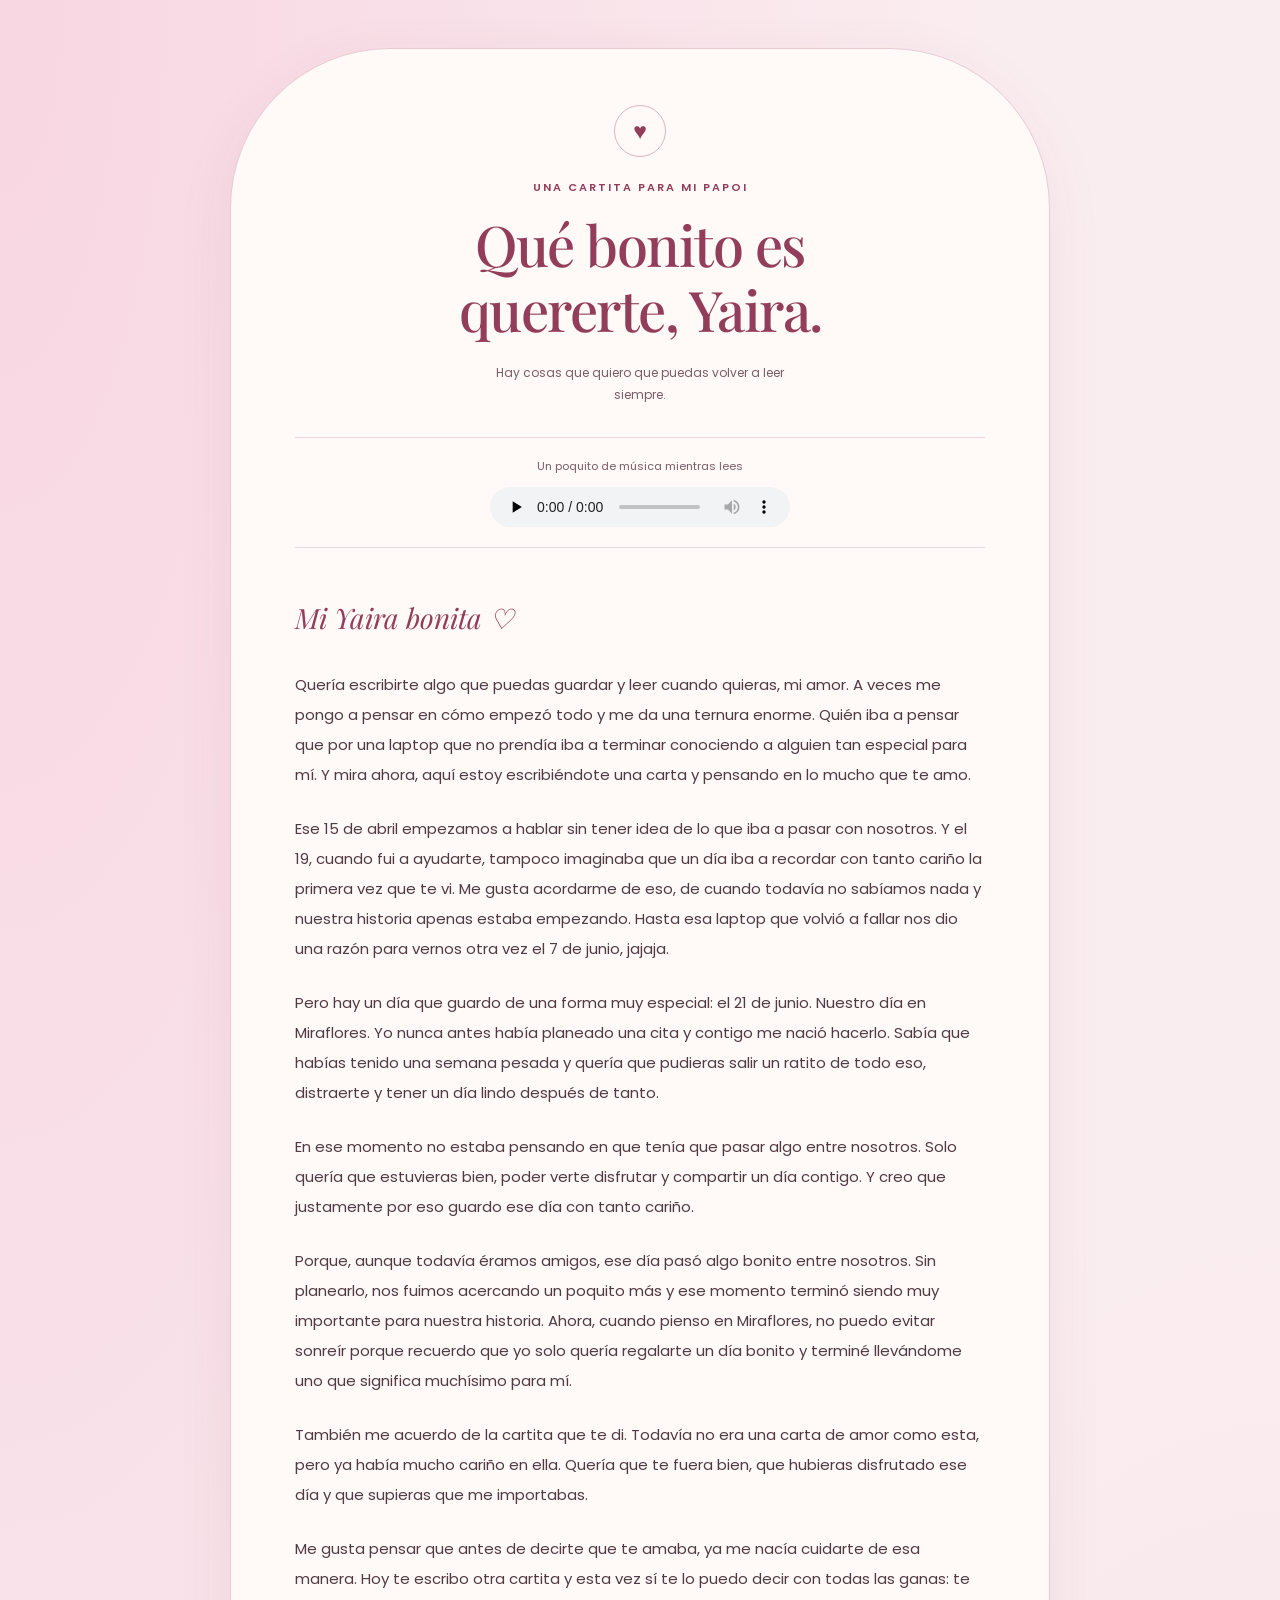
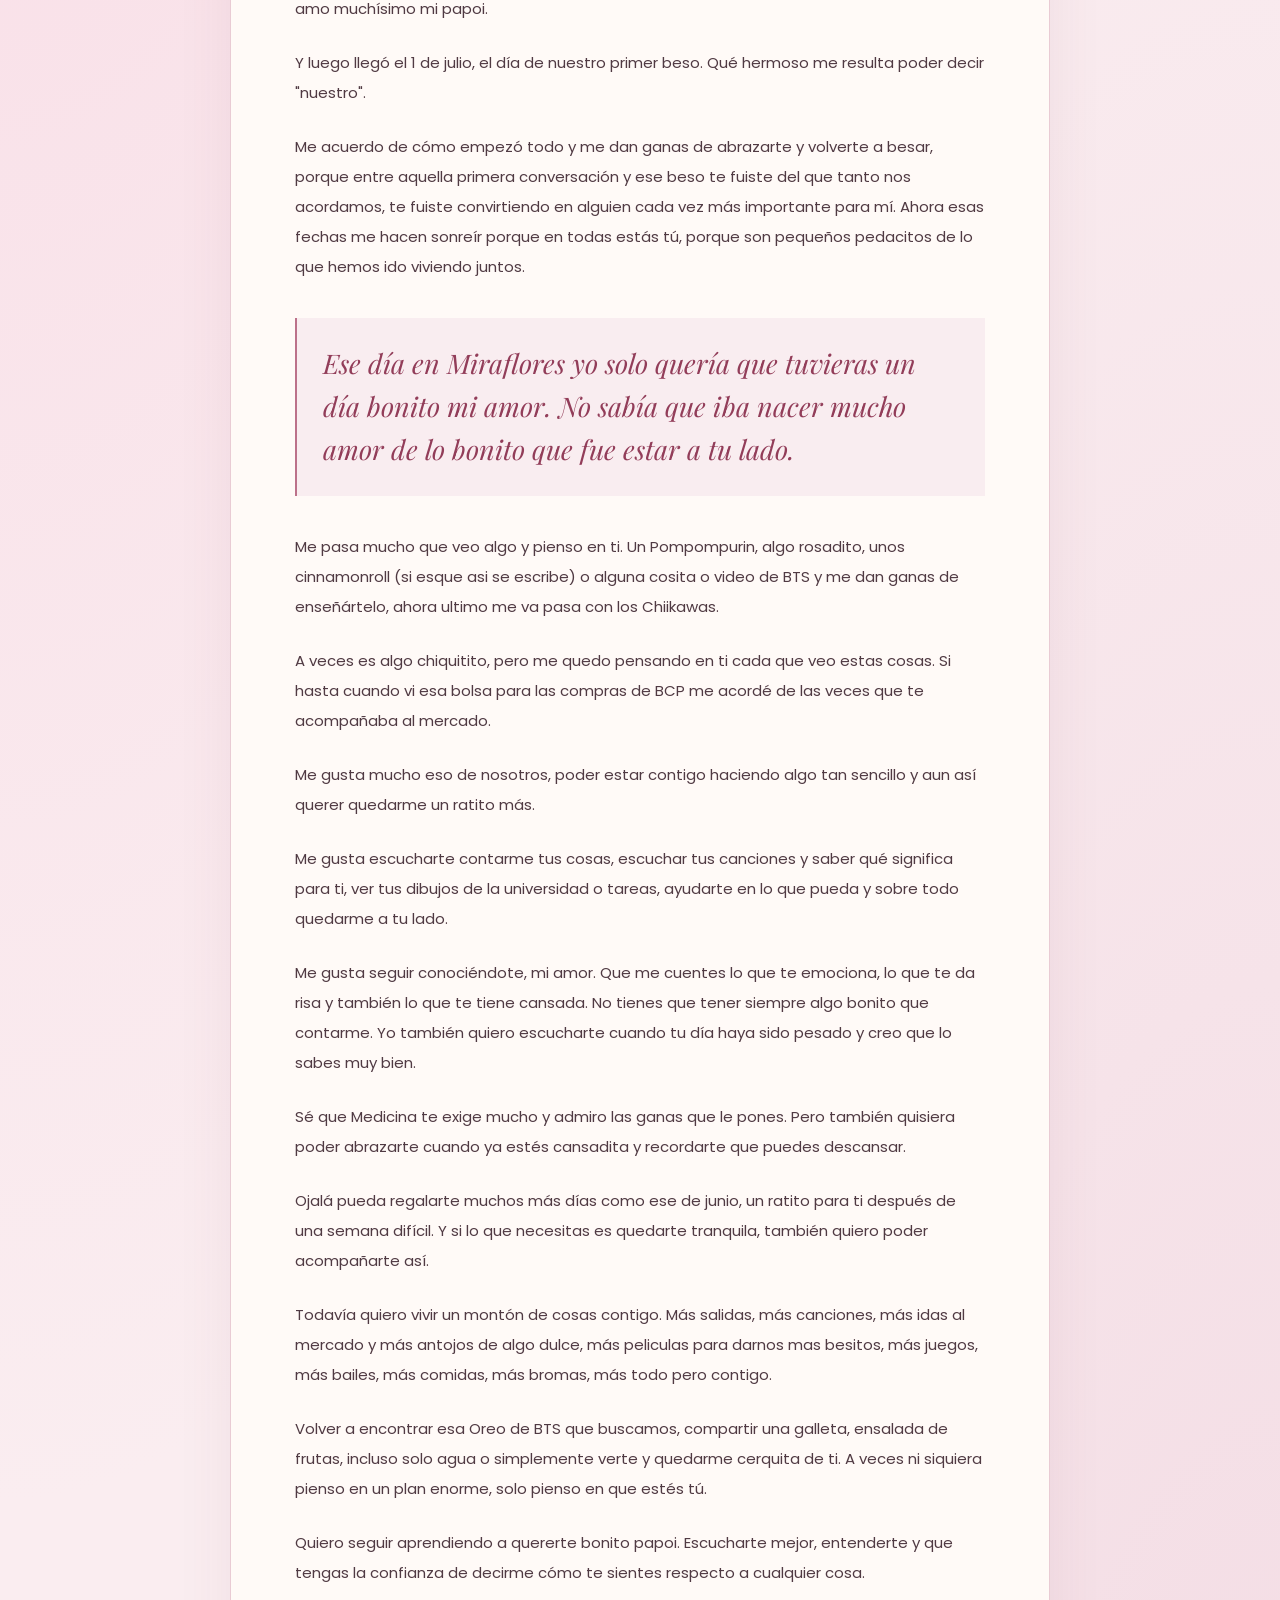
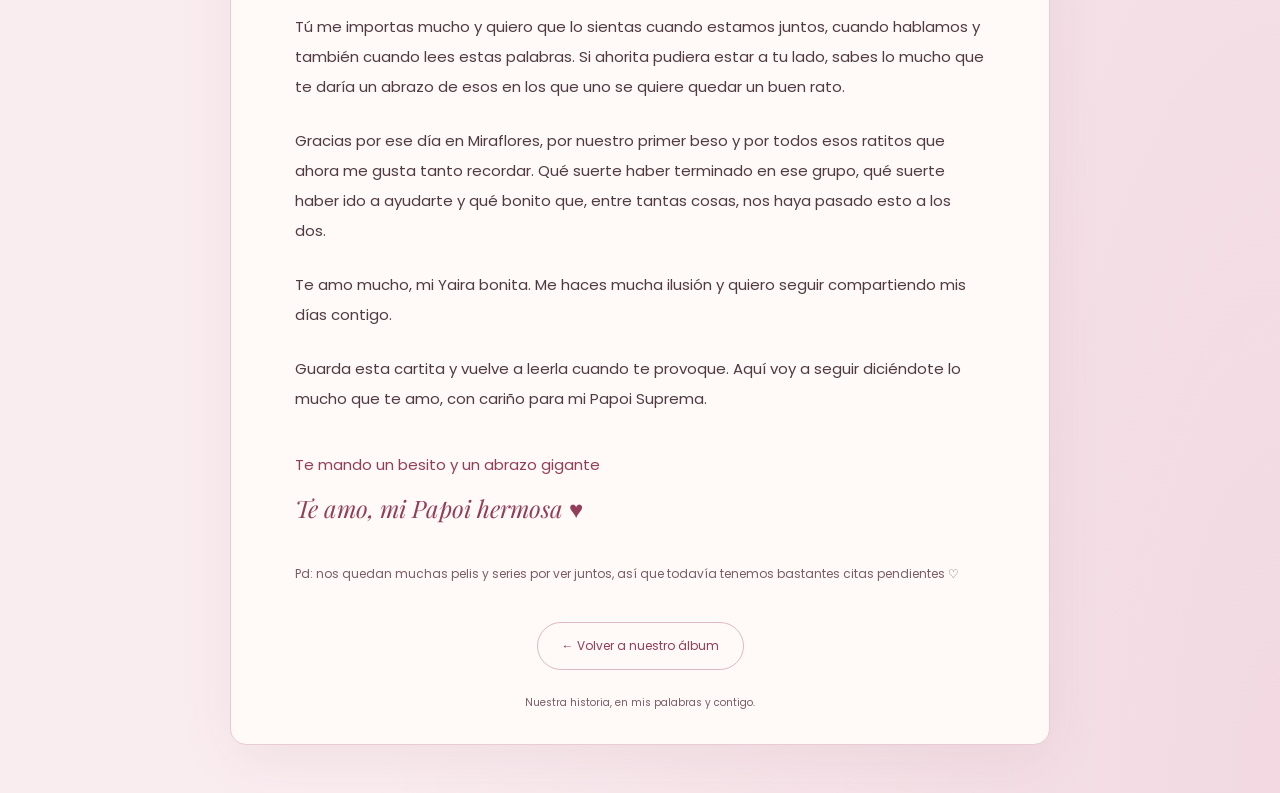
==== index.html @ 083e10fa "index" ====
<!DOCTYPE html>
<html lang="es">

<head>
    <meta charset="UTF-8">
    <meta name="viewport" content="width=device-width, initial-scale=1.0">

    <meta name="theme-color" content="#faedf0">

    <title>Para Yaira, con todo mi amor</title>

    <link
        href="https://fonts.googleapis.com/css2?family=Poppins:wght@400;500;600&family=Playfair+Display:ital,wght@0,500;0,700;1,500&display=swap"
        rel="stylesheet"
    >

    <link rel="stylesheet" href="estilos2.css">
    <link rel="icon" type="image/x-icon" href="img2.ico">
</head>


<body>

    <main class="letter-container">

        <!-- ENCABEZADO -->

        <header class="letter-header">

            <span class="heart-seal" aria-hidden="true">
                ♥
            </span>

            <p class="eyebrow">
                Una cartita para mi Papoi
            </p>

            <h1>
                Qué bonito es<br>
                quererte, Yaira.
            </h1>

            <p class="subtitle">
                Hay cosas que quiero que puedas volver a leer siempre.
            </p>

        </header>


        <!-- MÚSICA -->

        <section class="music" aria-label="Música para acompañar la carta">

            <label for="letter-music">
                Un poquito de música mientras lees
            </label>

            <audio
                id="letter-music"
                controls
                loop
                preload="none"
                src="musica/musica.mp3"
            >
                Tu navegador no permite reproducir audio.

                <a href="musica/musica.mp3">
                    Escuchar la música
                </a>
            </audio>

        </section>


        <!-- CARTA -->

        <article
            class="letter-content"
            aria-label="Carta de amor para Yaira"
        >

            <p class="salutation">
                Mi Yaira bonita ♡
            </p>


            <p>
                Quería escribirte algo que puedas guardar y leer cuando quieras,
                mi amor. A veces me pongo a pensar en cómo empezó todo y me da
                una ternura enorme. Quién iba a pensar que por una laptop que
                no prendía iba a terminar conociendo a alguien tan especial
                para mí. Y mira ahora, aquí estoy escribiéndote una carta y
                pensando en lo mucho que te amo.
            </p>


            <p>
                Ese 15 de abril empezamos a hablar sin tener idea de lo que iba
                a pasar con nosotros. Y el 19, cuando fui a ayudarte, tampoco
                imaginaba que un día iba a recordar con tanto cariño la primera
                vez que te vi. Me gusta acordarme de eso, de cuando todavía no
                sabíamos nada y nuestra historia apenas estaba empezando.
                Hasta esa laptop que volvió a fallar nos dio una razón para
                vernos otra vez el 7 de junio, jajaja.
            </p>


            <p>
                Pero hay un día que guardo de una forma muy especial:
                el 21 de junio. Nuestro día en Miraflores.
                Yo nunca antes había planeado una cita y contigo me nació
                hacerlo. Sabía que habías tenido una semana pesada y quería
                que pudieras salir un ratito de todo eso, distraerte y tener
                un día lindo después de tanto.
            </p>


            <p>
                En ese momento no estaba pensando en que tenía que pasar algo
                entre nosotros. Solo quería que estuvieras bien, poder verte
                disfrutar y compartir un día contigo. Y creo que justamente
                por eso guardo ese día con tanto cariño.
            </p>


            <p>
                Porque, aunque todavía éramos amigos, ese día pasó algo bonito
                entre nosotros. Sin planearlo, nos fuimos acercando un poquito
                más y ese momento terminó siendo muy importante para nuestra
                historia. Ahora, cuando pienso en Miraflores, no puedo evitar
                sonreír porque recuerdo que yo solo quería regalarte un día
                bonito y terminé llevándome uno que significa muchísimo para mí.
            </p>


            <p>
                También me acuerdo de la cartita que te di. Todavía no era una
                carta de amor como esta, pero ya había mucho cariño en ella.
                Quería que te fuera bien, que hubieras disfrutado ese día y
                que supieras que me importabas.
            </p>


            <p>
                Me gusta pensar que antes de decirte que te amaba, ya me nacía
                cuidarte de esa manera. Hoy te escribo otra cartita y esta vez
                sí te lo puedo decir con todas las ganas:
                te amo muchísimo mi papoi.
            </p>


            <p>
                Y luego llegó el 1 de julio, el día de nuestro primer beso.
                Qué hermoso me resulta poder decir "nuestro".
            </p>


            <p>
                Me acuerdo de cómo empezó todo y me dan ganas de abrazarte y volverte a besar,
                porque entre aquella primera conversación y ese beso te fuiste del que tanto nos acordamos, te fuiste
                convirtiendo en alguien cada vez más importante para mí.
                Ahora esas fechas me hacen sonreír porque en todas estás tú,
                porque son pequeños pedacitos de lo que hemos ido viviendo
                juntos.
            </p>


            <blockquote>
                Ese día en Miraflores yo solo quería que tuvieras un día bonito
                mi amor. No sabía que iba nacer mucho amor de lo bonito que fue estar a tu lado.
            </blockquote>


            <p>
                Me pasa mucho que veo algo y pienso en ti. Un Pompompurin,
                algo rosadito, unos cinnamonroll (si esque asi se escribe) o alguna cosita o video de BTS
                y me dan ganas de enseñártelo, ahora ultimo me va pasa con los Chiikawas.
            </p>


            <p>
                A veces es algo chiquitito, pero me quedo pensando en ti cada
                que veo estas cosas. Si hasta cuando vi esa bolsa
                para las compras de BCP me acordé de las veces que te acompañaba al
                mercado.
            </p>


            <p>
                Me gusta mucho eso de nosotros, poder estar contigo haciendo
                algo tan sencillo y aun así querer quedarme un ratito más.
            </p>


            <p>
                Me gusta escucharte contarme tus cosas, escuchar tus canciones
                y saber qué significa para ti, ver tus dibujos de la universidad
                o tareas, ayudarte en lo que pueda y sobre todo quedarme a tu lado.
            </p>


            <p>
                Me gusta seguir conociéndote, mi amor. Que me cuentes lo que
                te emociona, lo que te da risa y también lo que te tiene
                cansada. No tienes que tener siempre algo bonito que contarme.
                Yo también quiero escucharte cuando tu día haya sido pesado y creo que lo sabes muy bien.
            </p>


            <p>
                Sé que Medicina te exige mucho y admiro las ganas que le pones.
                Pero también quisiera poder abrazarte cuando ya estés cansadita
                y recordarte que puedes descansar.
            </p>


            <p>
                Ojalá pueda regalarte muchos más días como ese de junio,
                un ratito para ti después de una semana difícil. Y si lo que
                necesitas es quedarte tranquila, también quiero poder
                acompañarte así.
            </p>


            <p>
                Todavía quiero vivir un montón de cosas contigo.
                Más salidas, más canciones, más idas al mercado y más antojos
                de algo dulce, más peliculas para darnos mas besitos, más juegos,
                más bailes, más comidas, más bromas, más todo pero contigo.
            </p>


            <p>
                Volver a encontrar esa Oreo de BTS que buscamos, compartir una galleta,
                ensalada de frutas, incluso solo agua o simplemente verte y quedarme cerquita de ti.
                A veces ni siquiera pienso en un plan enorme, solo pienso en
                que estés tú.
            </p>


            <p>
                Quiero seguir aprendiendo a quererte bonito papoi.
                Escucharte mejor, entenderte y que tengas la confianza de
                decirme cómo te sientes respecto a cualquier cosa.
            </p>


            <p>
                Tú me importas mucho y quiero que lo sientas cuando estamos
                juntos, cuando hablamos y también cuando lees estas palabras.
                Si ahorita pudiera estar a tu lado, sabes lo mucho que te daría un abrazo de esos
                en los que uno se quiere quedar un buen rato.
            </p>


            <p>
                Gracias por ese día en Miraflores, por nuestro primer beso
                y por todos esos ratitos que ahora me gusta tanto recordar.
                Qué suerte haber terminado en ese grupo, qué suerte haber ido
                a ayudarte y qué bonito que, entre tantas cosas, nos haya
                pasado esto a los dos.
            </p>


            <p>
                Te amo mucho, mi Yaira bonita.
                Me haces mucha ilusión y quiero seguir compartiendo mis días
                contigo.
            </p>


            <p>
                Guarda esta cartita y vuelve a leerla cuando te provoque.
                Aquí voy a seguir diciéndote lo mucho que te amo,
                con cariño para mi Papoi Suprema.
            </p>


            <!-- FIRMA -->

            <footer class="signature">

                <p>
                    Te mando un besito y un abrazo gigante
                </p>

                <p class="signature-line">
                    Te amo, mi Papoi hermosa
                    <span aria-hidden="true">♥</span>
                </p>

            </footer>


            <!-- POSDATA -->

            <p class="postscript">
                Pd: nos quedan muchas pelis y series por ver juntos,
                así que todavía tenemos bastantes citas pendientes ♡
            </p>

        </article>


        <!-- BOTÓN PARA VOLVER -->

        <nav
            class="button-container"
            aria-label="Volver a los recuerdos"
        >

            <a
                href="index.html"
                class="back-button"
            >
                <span aria-hidden="true">←</span>
                Volver a nuestro álbum
            </a>

        </nav>


        <p class="closing-note">
            Nuestra historia, en mis palabras y contigo.
        </p>

    </main>

</body>

</html>
---- estilos2.css ----
:root {
    color-scheme: light;
    --ink: #503a43;
    --rose: #923d59;
    --muted: #795c67;
}
* { box-sizing: border-box; }
body {
    margin: 0;
    padding: 48px 20px;
    color: var(--ink);
    background: radial-gradient(ellipse at top left, #f8d6e2, transparent 55%), radial-gradient(ellipse at bottom right, #f2d9e2, transparent 50%), #faedf0;
    font-family: 'Poppins', sans-serif;
}
.letter-container {
    max-width: 820px;
    margin: 0 auto;
    padding: 56px 64px 32px;
    border: 1px solid #e9cbd4;
    border-radius: 160px 160px 16px 16px;
    background: #fffaf7;
    box-shadow: 0 16px 60px #74324b12;
}
.letter-header { text-align: center; }
.heart-seal {
    display: inline-grid;
    place-items: center;
    width: 52px;
    height: 52px;
    border: 1px solid #deb2c1;
    border-radius: 50%;
    color: var(--rose);
    font-size: 23px;
}
.eyebrow {
    margin: 22px 0 16px;
    color: var(--rose);
    font-size: 11px;
    font-weight: 600;
    letter-spacing: 2px;
    text-transform: uppercase;
}
h1 {
    margin: 0;
    color: var(--rose);
    font-family: 'Playfair Display', Georgia, serif;
    font-size: clamp(36px, 6vw, 56px);
    font-weight: 500;
    line-height: 1.16;
    letter-spacing: -1.5px;
}
.subtitle, .closing-note { color: var(--muted); font-size: 12px; line-height: 1.8; }
.subtitle { max-width: 300px; margin: 20px auto 0; }
.music {
    display: grid;
    justify-items: center;
    gap: 12px;
    margin: 32px 0 42px;
    padding: 20px 12px;
    border-top: 1px solid #ecd9df;
    border-bottom: 1px solid #ecd9df;
}
.music label { font-size: 11px; color: var(--muted); text-align: center; }
audio { width: 100%; max-width: 300px; height: 40px; }
.letter-content { font-size: 15px; line-height: 2; overflow-wrap: break-word; }
.letter-content p { margin: 0 0 24px; }
.letter-content .salutation {
    color: var(--rose);
    font-family: 'Playfair Display', Georgia, serif;
    font-style: italic;
    font-size: 28px;
}
blockquote {
    margin: 36px 0;
    padding: 24px 26px;
    border-left: 2px solid #bc718a;
    background: #f9edf0;
    color: var(--rose);
    font-family: 'Playfair Display', Georgia, serif;
    font-size: clamp(22px, 4vw, 27px);
    font-style: italic;
    line-height: 1.6;
}
.signature { margin-top: 36px; color: var(--rose); }
.signature p { margin-bottom: 4px; }
.signature-line { font-family: 'Playfair Display', Georgia, serif; font-style: italic; font-size: 24px; }
.letter-content .postscript { margin-top: 30px; font-size: 12px; color: var(--muted); }
.button-container { margin-top: 36px; text-align: center; }
.back-button {
    display: inline-block;
    padding: 14px 24px;
    border: 1px solid #dfb9c6;
    border-radius: 999px;
    color: var(--rose);
    text-decoration: none;
    font-size: 12px;
    transition: background 150ms ease;
}
.back-button:hover { background: #f8e6ec; }
:focus-visible { outline: 3px solid var(--rose); outline-offset: 5px; }
.closing-note { margin: 24px 0 0; text-align: center; font-size: 10px; }
@media (max-width: 540px) {
    body { padding: 16px 10px; }
    .letter-container { padding: 38px 23px 26px; border-radius: 90px 90px 12px 12px; }
    .letter-content { font-size: 14px; line-height: 1.95; }
    blockquote { padding: 20px; }
}
@media (prefers-reduced-motion: reduce) {
    .back-button { transition: none; }
}
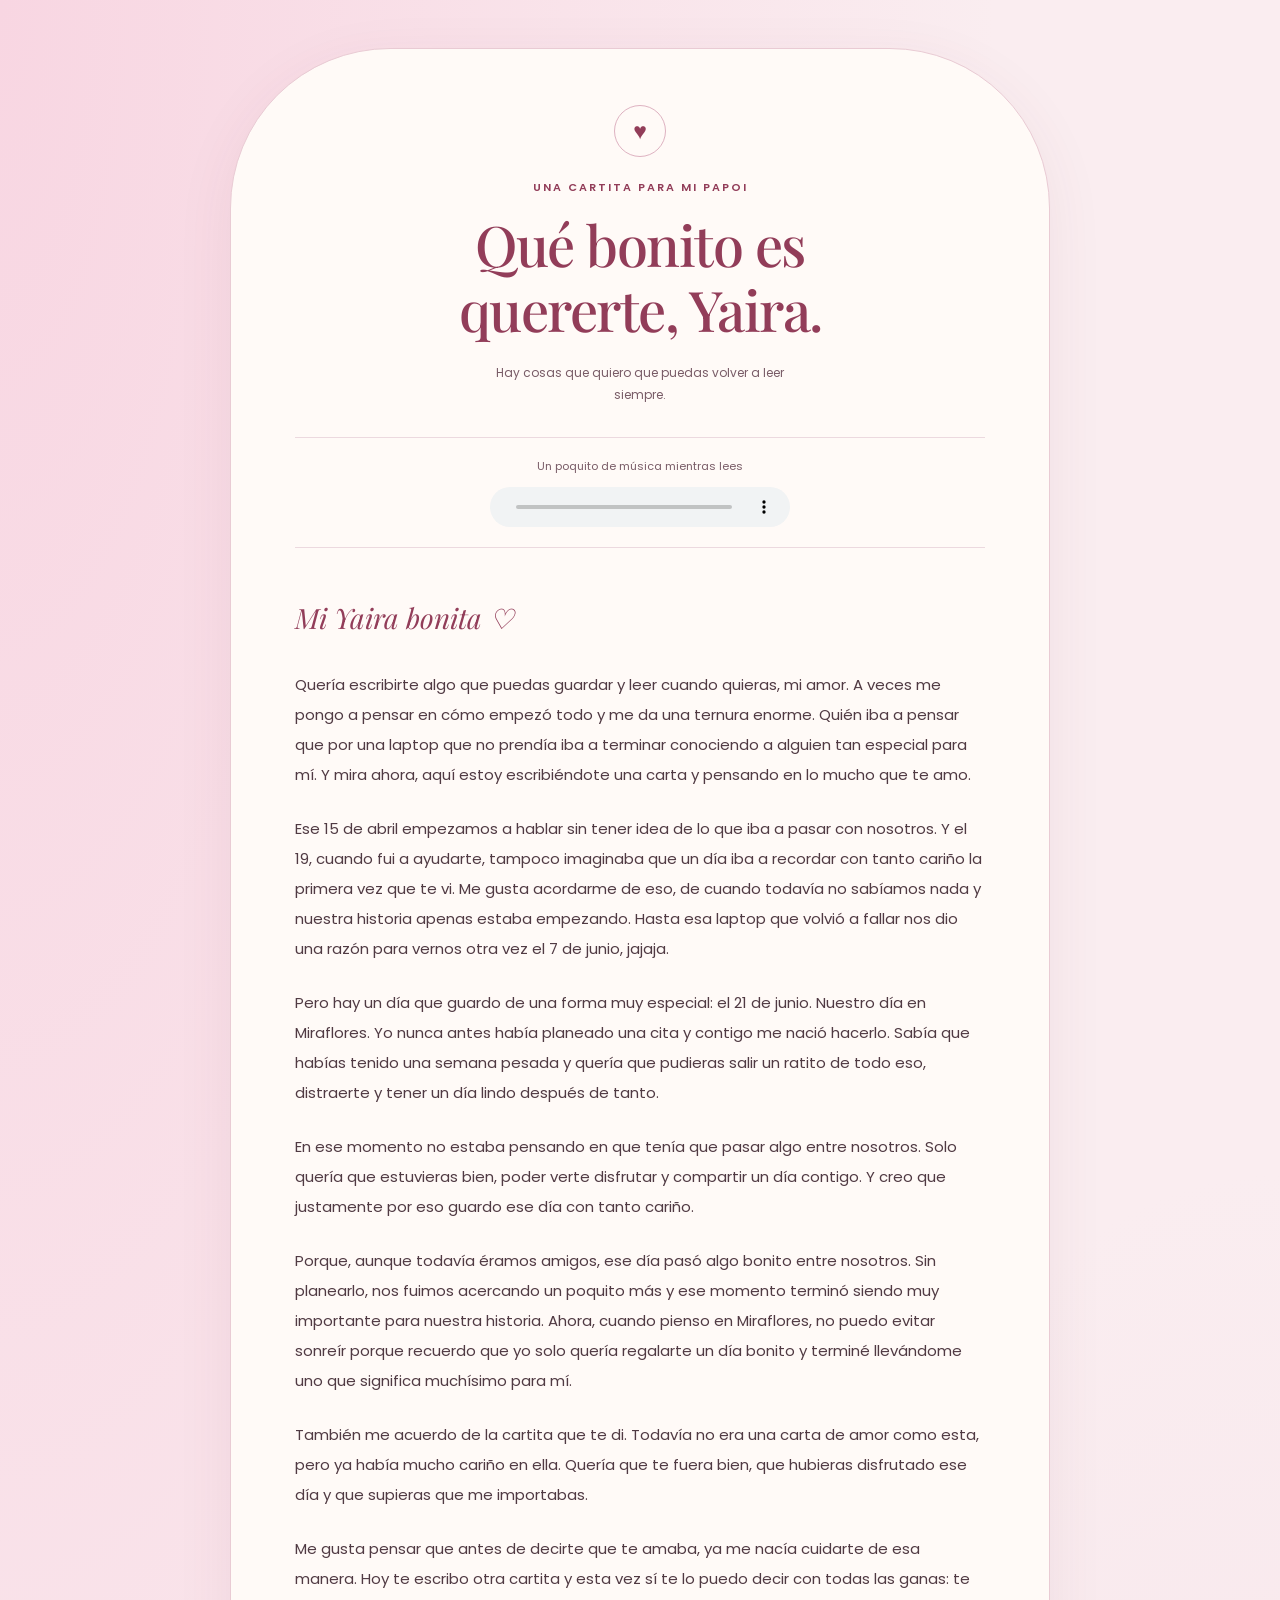
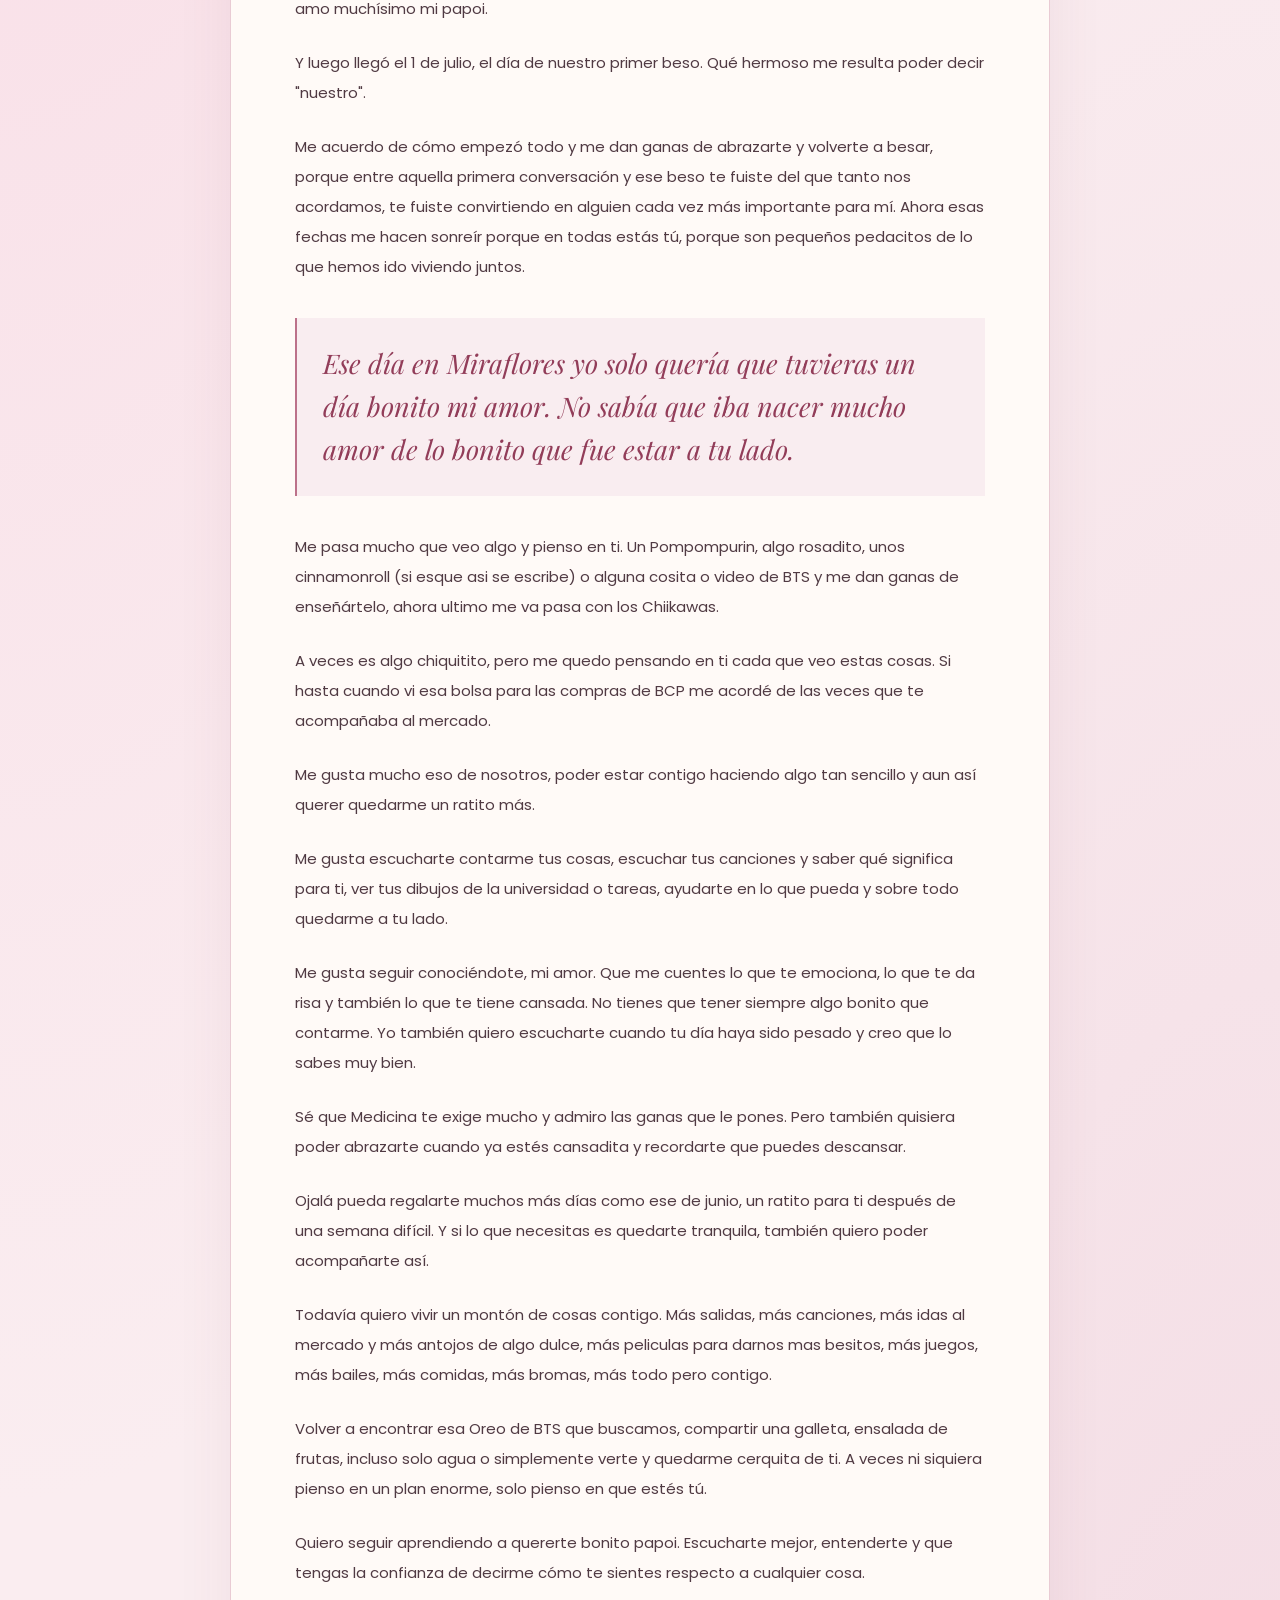
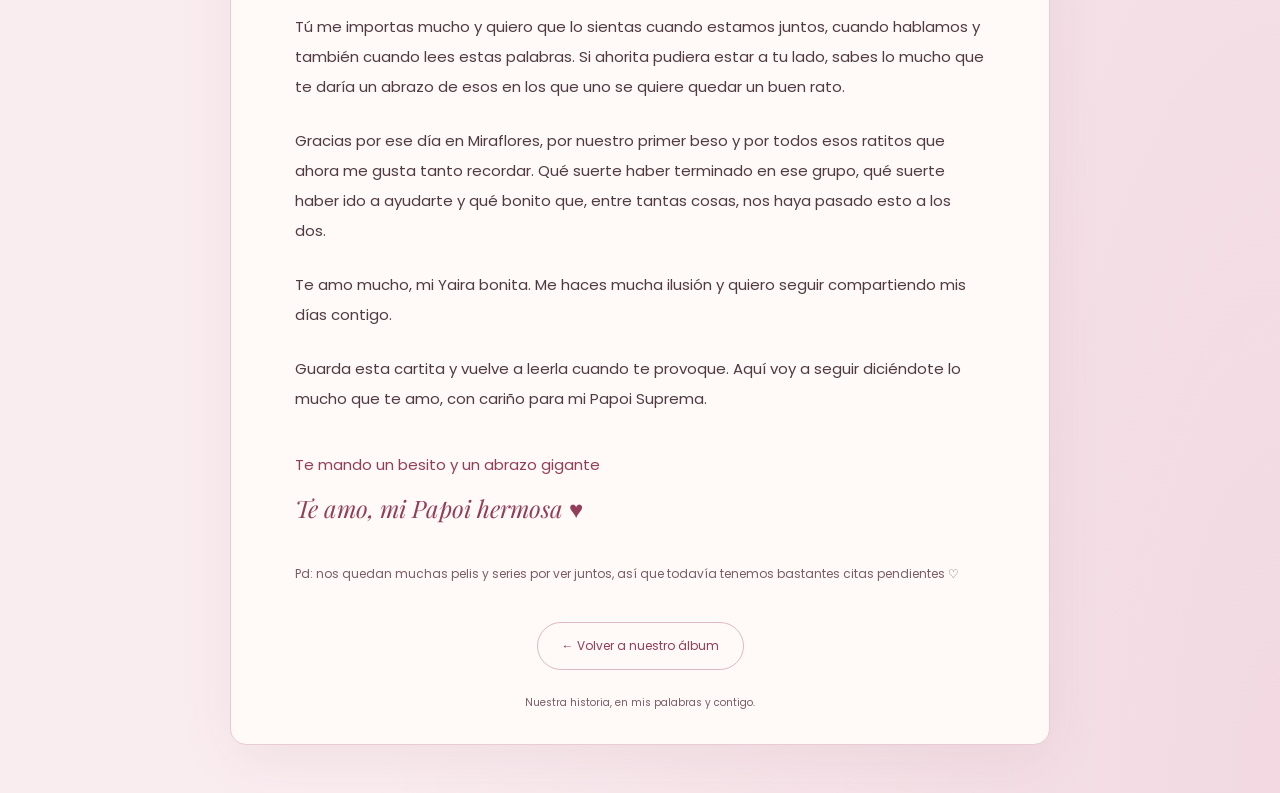
==== commit 3fa3e118: "HAYAI" ====
--- a/index.html
+++ b/index.html
@@ -7,7 +7,7 @@
 
     <meta name="theme-color" content="#faedf0">
 
-    <title>Para Yaira, con todo mi amor</title>
+    <title>HAYAI</title>
 
     <link
         href="https://fonts.googleapis.com/css2?family=Poppins:wght@400;500;600&family=Playfair+Display:ital,wght@0,500;0,700;1,500&display=swap"
@@ -310,7 +310,7 @@
         >
 
             <a
-                href="index.html"
+                href="https://hayai107.github.io/HAYAI1/"
                 class="back-button"
             >
                 <span aria-hidden="true">←</span>
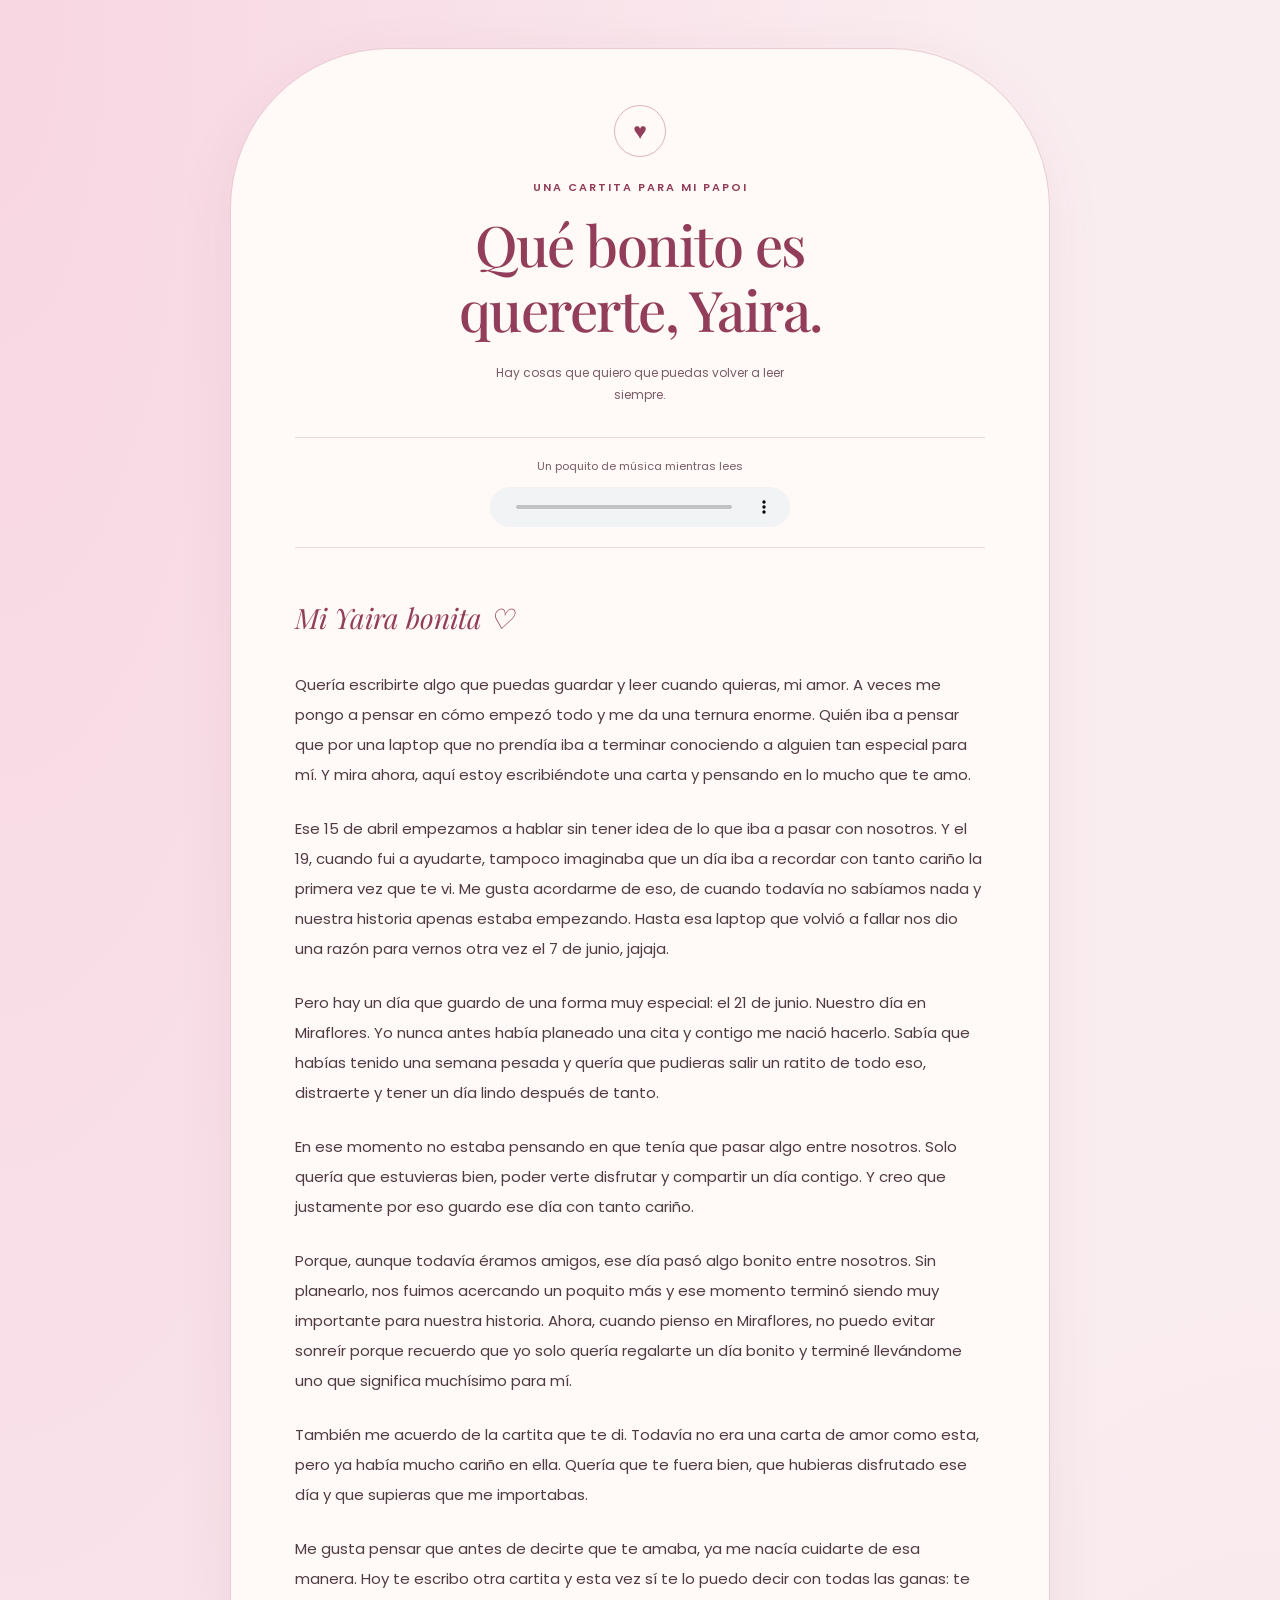
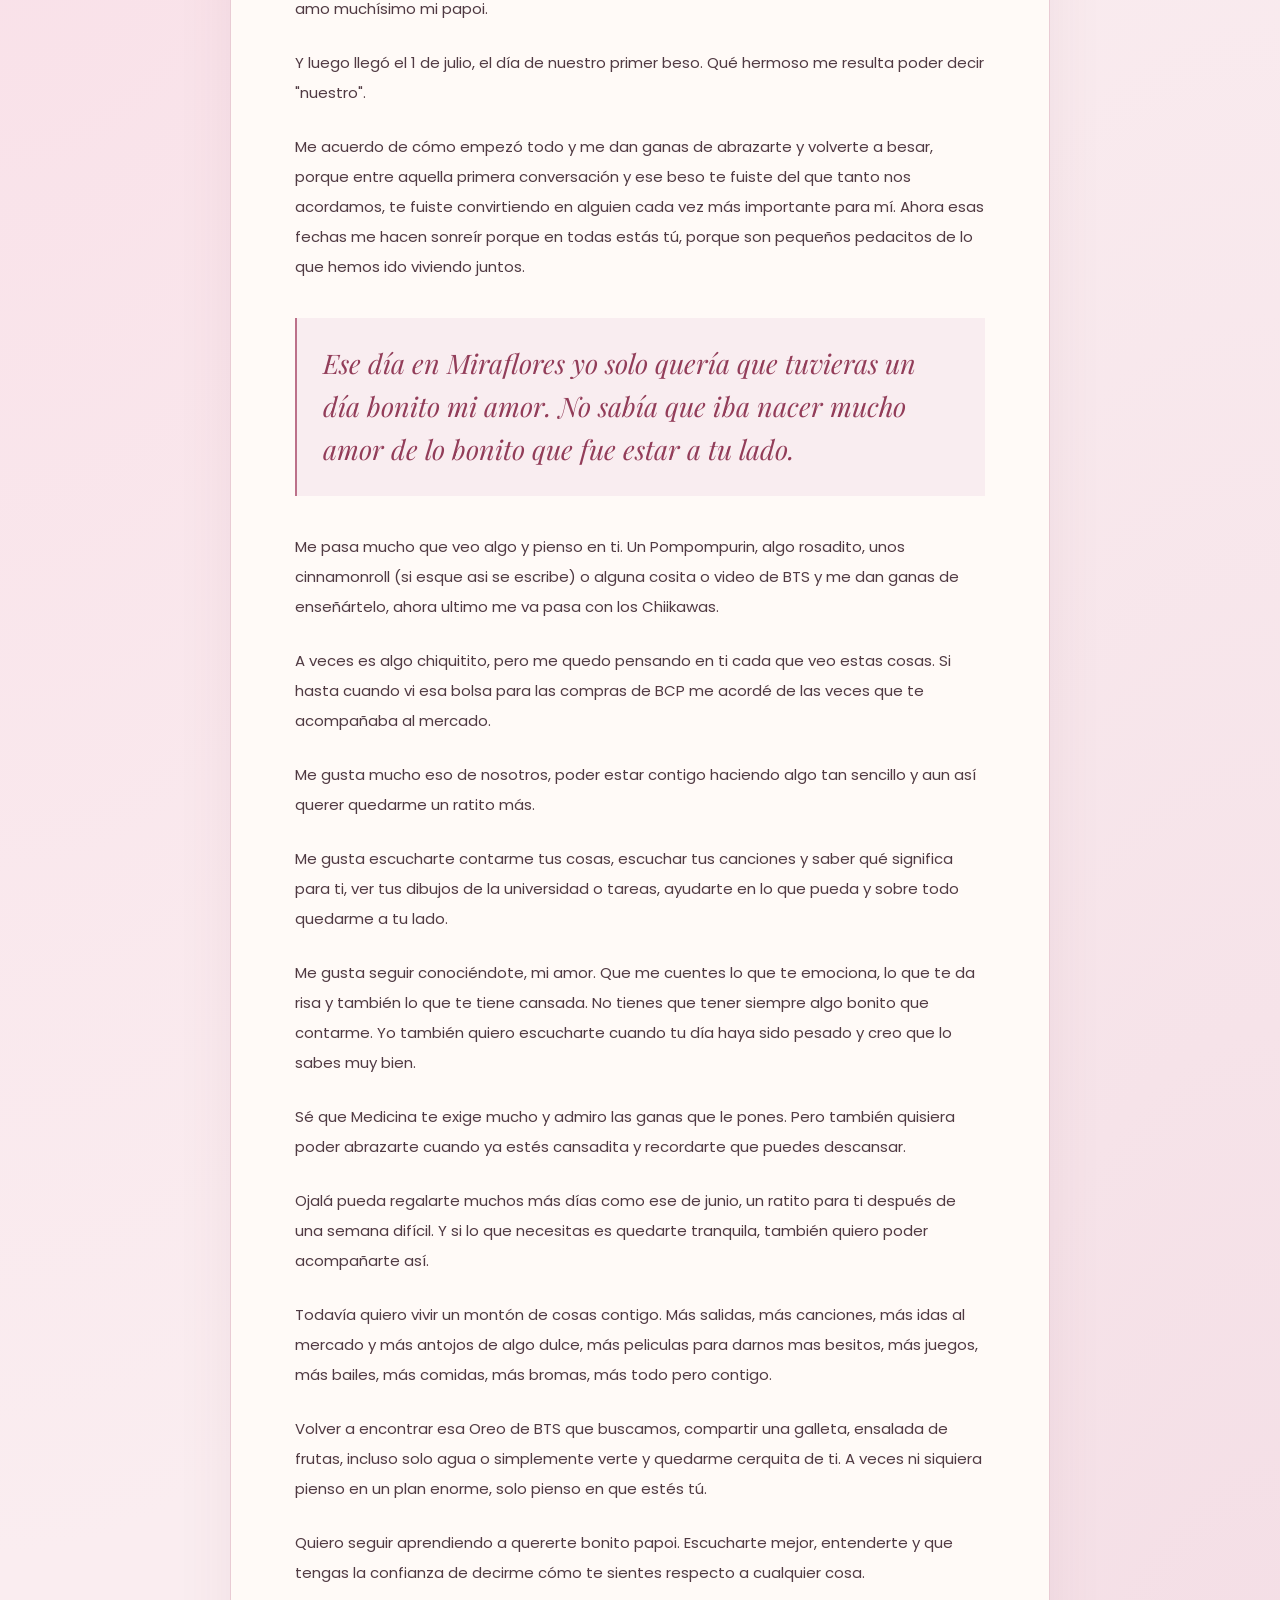
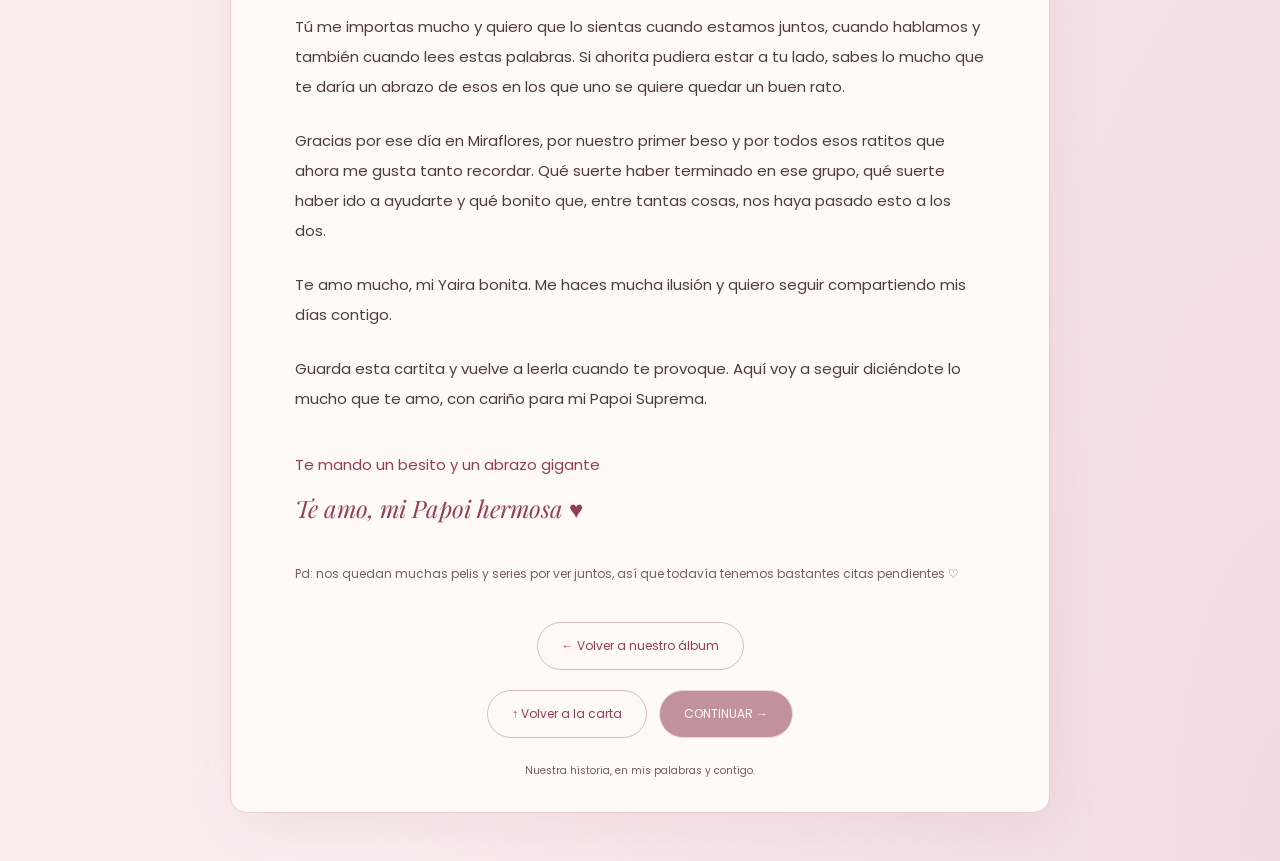
==== commit 31577278: "casi completo" ====
--- a/index.html
+++ b/index.html
@@ -14,7 +14,7 @@
         rel="stylesheet"
     >
 
-    <link rel="stylesheet" href="estilos2.css">
+    <link rel="stylesheet" href="estilos.css">
     <link rel="icon" type="image/x-icon" href="img2.ico">
 </head>
 
@@ -25,7 +25,7 @@
 
         <!-- ENCABEZADO -->
 
-        <header class="letter-header">
+        <header class="letter-header" id="carta">
 
             <span class="heart-seal" aria-hidden="true">
                 ♥
@@ -320,6 +320,17 @@
         </nav>
 
 
+        <nav class="button-container next-actions" aria-label="Navegación de la carta">
+            <a href="#carta" class="back-button">
+                <span aria-hidden="true">↑</span>
+                Volver a la carta
+            </a>
+            <button type="button" class="back-button continue-button" disabled>
+                CONTINUAR
+                <span aria-hidden="true">→</span>
+            </button>
+        </nav>
+
         <p class="closing-note">
             Nuestra historia, en mis palabras y contigo.
         </p>
@@ -328,4 +339,4 @@
 
 </body>
 
-</html>+</html>
--- a/estilos.css
+++ b/estilos.css
@@ -0,0 +1,115 @@
+:root {
+    color-scheme: light;
+    --ink: #503a43;
+    --rose: #923d59;
+    --muted: #795c67;
+}
+* { box-sizing: border-box; }
+body {
+    margin: 0;
+    padding: 48px 20px;
+    color: var(--ink);
+    background: radial-gradient(ellipse at top left, #f8d6e2, transparent 55%), radial-gradient(ellipse at bottom right, #f2d9e2, transparent 50%), #faedf0;
+    font-family: 'Poppins', sans-serif;
+}
+.letter-container {
+    max-width: 820px;
+    margin: 0 auto;
+    padding: 56px 64px 32px;
+    border: 1px solid #e9cbd4;
+    border-radius: 160px 160px 16px 16px;
+    background: #fffaf7;
+    box-shadow: 0 16px 60px #74324b12;
+}
+.letter-header { text-align: center; }
+.heart-seal {
+    display: inline-grid;
+    place-items: center;
+    width: 52px;
+    height: 52px;
+    border: 1px solid #deb2c1;
+    border-radius: 50%;
+    color: var(--rose);
+    font-size: 23px;
+}
+.eyebrow {
+    margin: 22px 0 16px;
+    color: var(--rose);
+    font-size: 11px;
+    font-weight: 600;
+    letter-spacing: 2px;
+    text-transform: uppercase;
+}
+h1 {
+    margin: 0;
+    color: var(--rose);
+    font-family: 'Playfair Display', Georgia, serif;
+    font-size: clamp(36px, 6vw, 56px);
+    font-weight: 500;
+    line-height: 1.16;
+    letter-spacing: -1.5px;
+}
+.subtitle, .closing-note { color: var(--muted); font-size: 12px; line-height: 1.8; }
+.subtitle { max-width: 300px; margin: 20px auto 0; }
+.music {
+    display: grid;
+    justify-items: center;
+    gap: 12px;
+    margin: 32px 0 42px;
+    padding: 20px 12px;
+    border-top: 1px solid #ecd9df;
+    border-bottom: 1px solid #ecd9df;
+}
+.music label { font-size: 11px; color: var(--muted); text-align: center; }
+audio { width: 100%; max-width: 300px; height: 40px; }
+.letter-content { font-size: 15px; line-height: 2; overflow-wrap: break-word; }
+.letter-content p { margin: 0 0 24px; }
+.letter-content .salutation {
+    color: var(--rose);
+    font-family: 'Playfair Display', Georgia, serif;
+    font-style: italic;
+    font-size: 28px;
+}
+blockquote {
+    margin: 36px 0;
+    padding: 24px 26px;
+    border-left: 2px solid #bc718a;
+    background: #f9edf0;
+    color: var(--rose);
+    font-family: 'Playfair Display', Georgia, serif;
+    font-size: clamp(22px, 4vw, 27px);
+    font-style: italic;
+    line-height: 1.6;
+}
+.signature { margin-top: 36px; color: var(--rose); }
+.signature p { margin-bottom: 4px; }
+.signature-line { font-family: 'Playfair Display', Georgia, serif; font-style: italic; font-size: 24px; }
+.letter-content .postscript { margin-top: 30px; font-size: 12px; color: var(--muted); }
+.button-container { margin-top: 36px; text-align: center; }
+.back-button {
+    display: inline-block;
+    padding: 14px 24px;
+    border: 1px solid #dfb9c6;
+    border-radius: 999px;
+    color: var(--rose);
+    text-decoration: none;
+    font-size: 12px;
+    transition: background 150ms ease;
+}
+.back-button:hover { background: #f8e6ec; }
+.next-actions { display: flex; flex-wrap: wrap; justify-content: center; gap: 12px; margin-top: 20px; }
+.continue-button { background: var(--rose); color: #fffaf7; font-family: inherit; }
+.continue-button:hover { background: #7b304a; }
+.continue-button:disabled { opacity: 0.55; cursor: not-allowed; }
+.continue-button:disabled:hover { background: var(--rose); }
+:focus-visible { outline: 3px solid var(--rose); outline-offset: 5px; }
+.closing-note { margin: 24px 0 0; text-align: center; font-size: 10px; }
+@media (max-width: 540px) {
+    body { padding: 16px 10px; }
+    .letter-container { padding: 38px 23px 26px; border-radius: 90px 90px 12px 12px; }
+    .letter-content { font-size: 14px; line-height: 1.95; }
+    blockquote { padding: 20px; }
+}
+@media (prefers-reduced-motion: reduce) {
+    .back-button { transition: none; }
+}
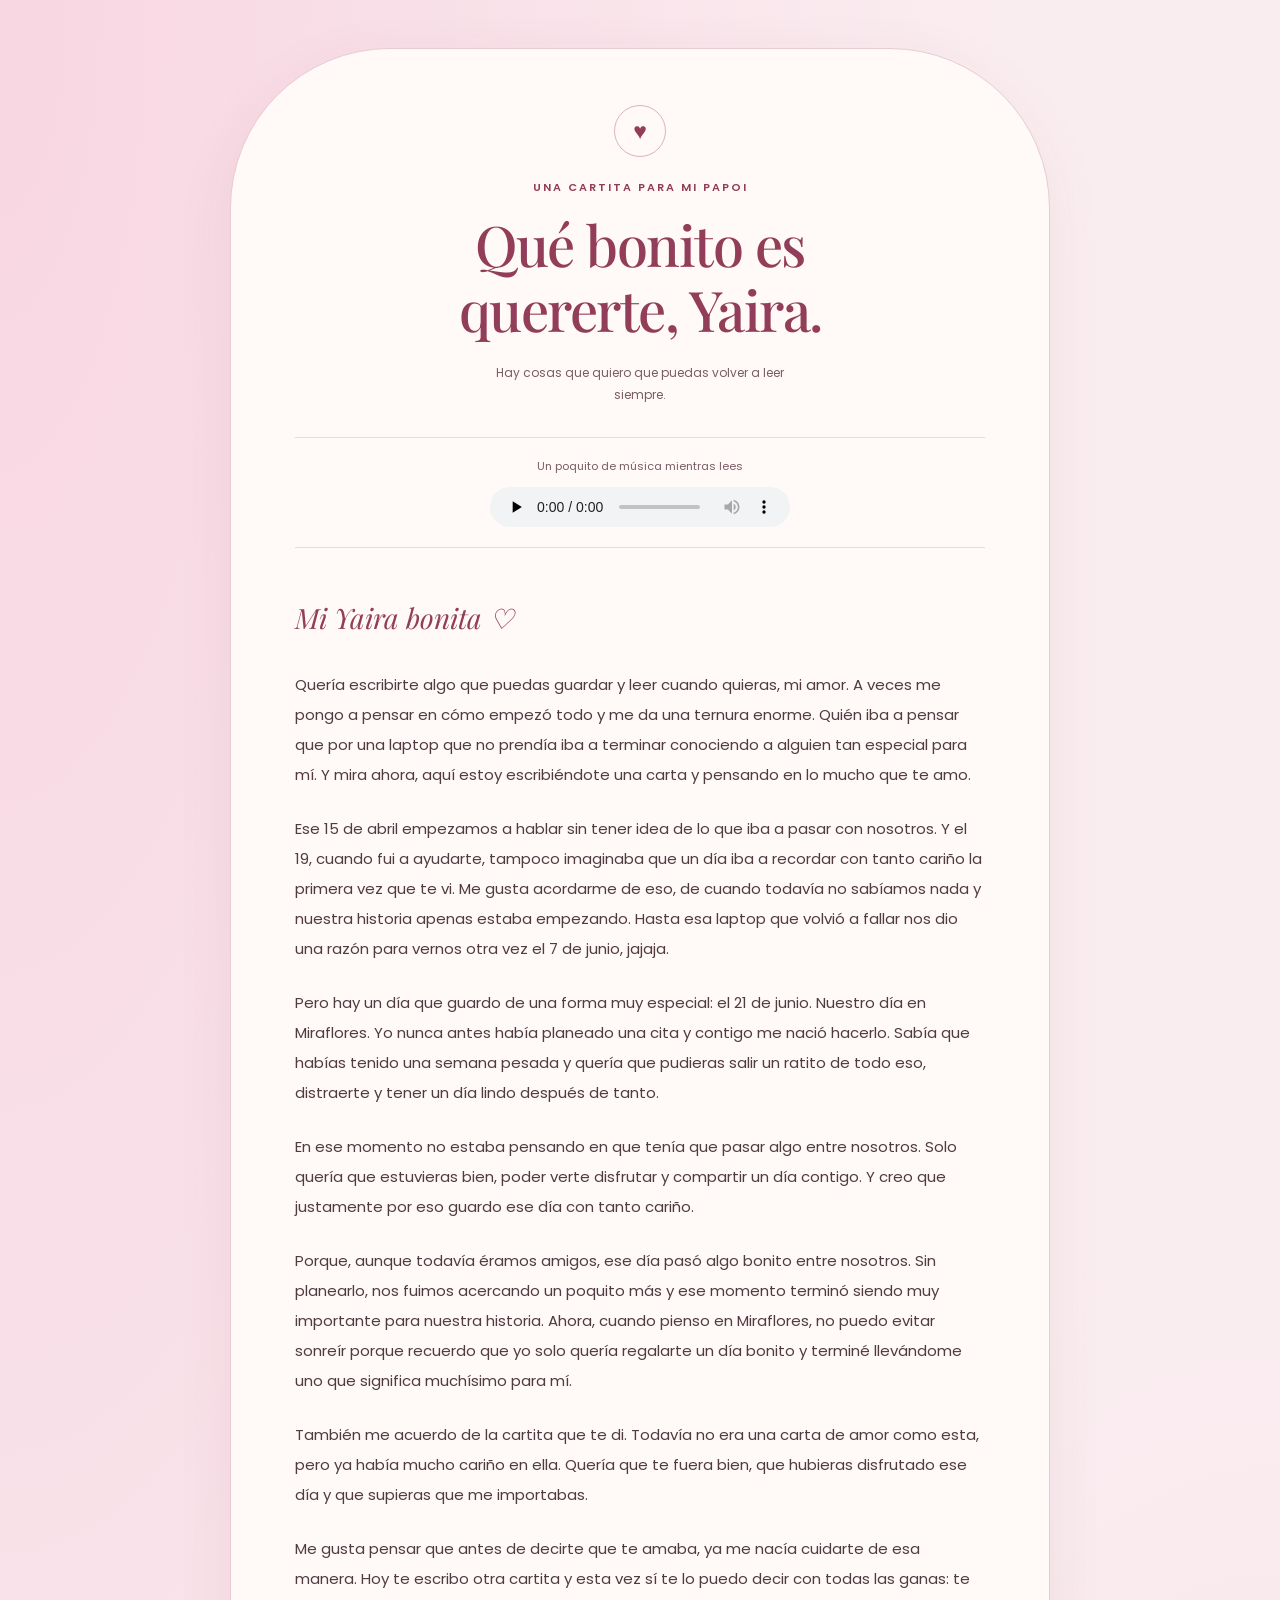
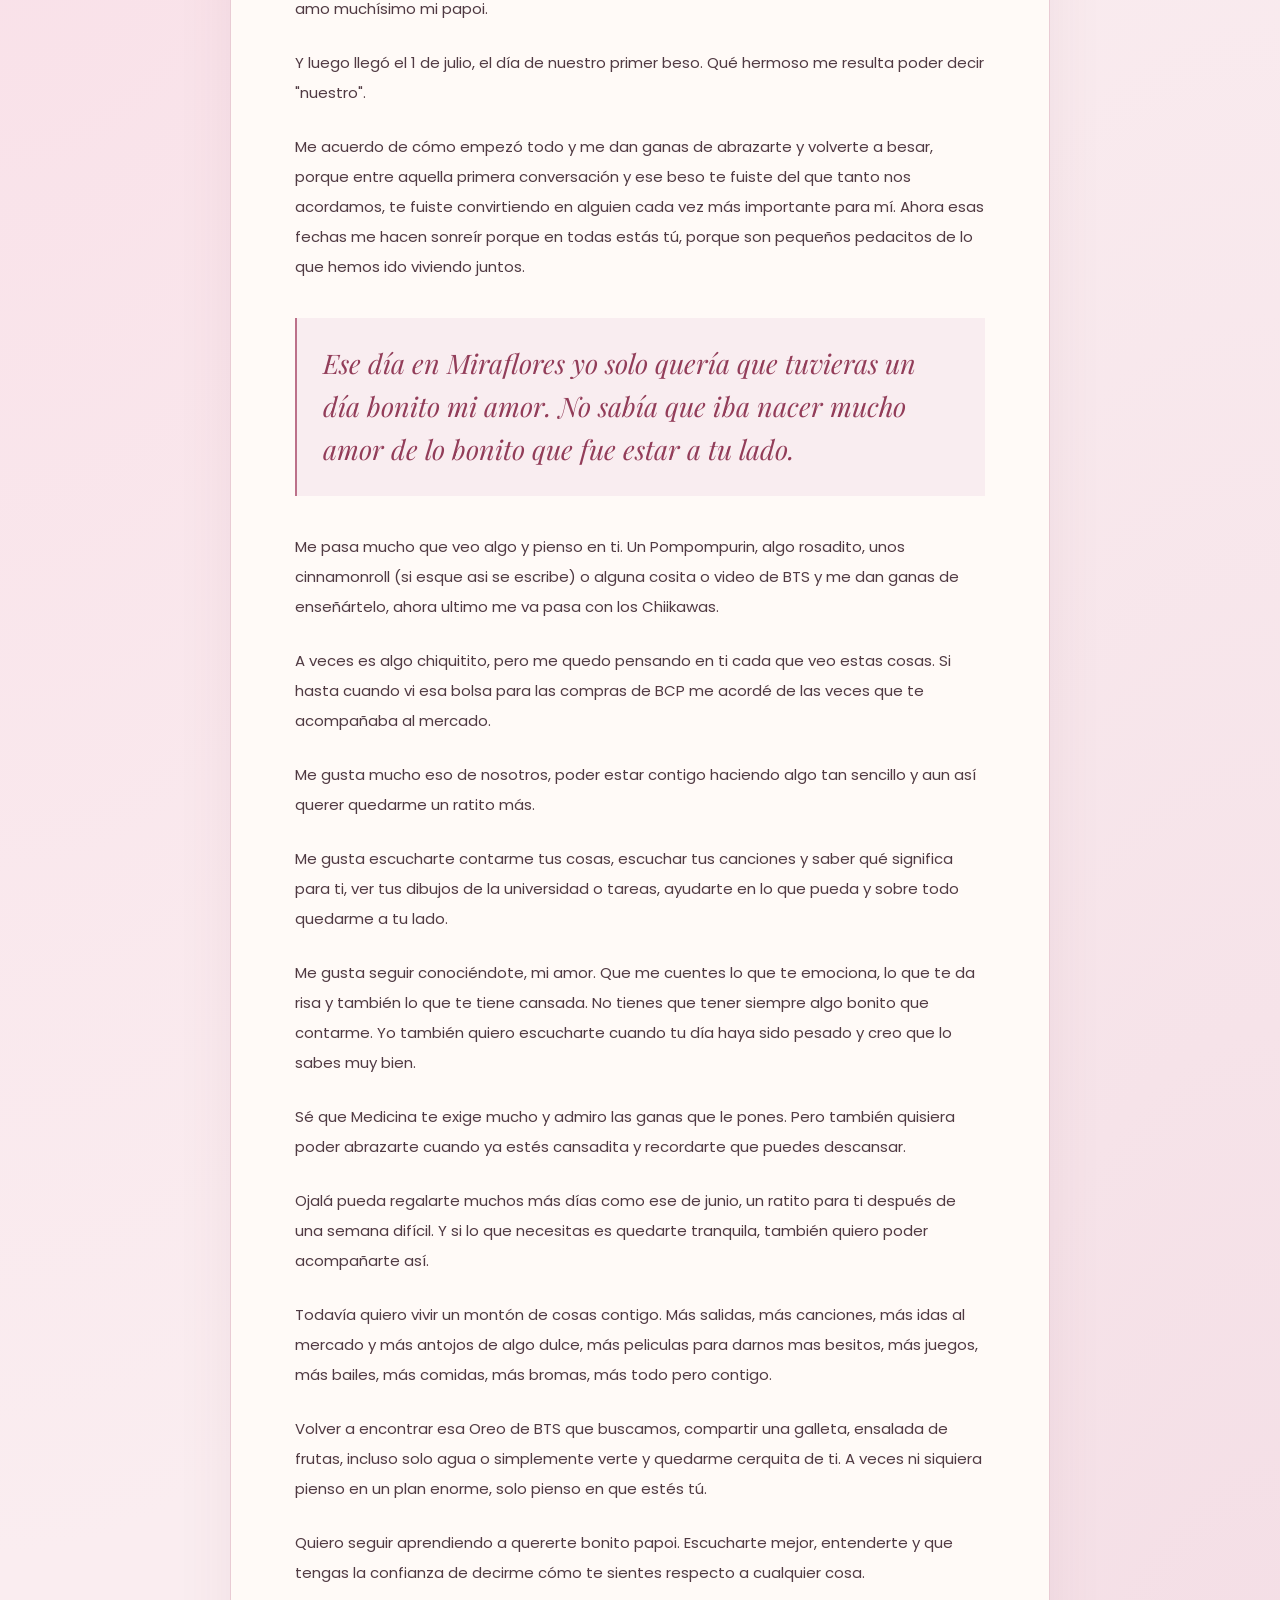
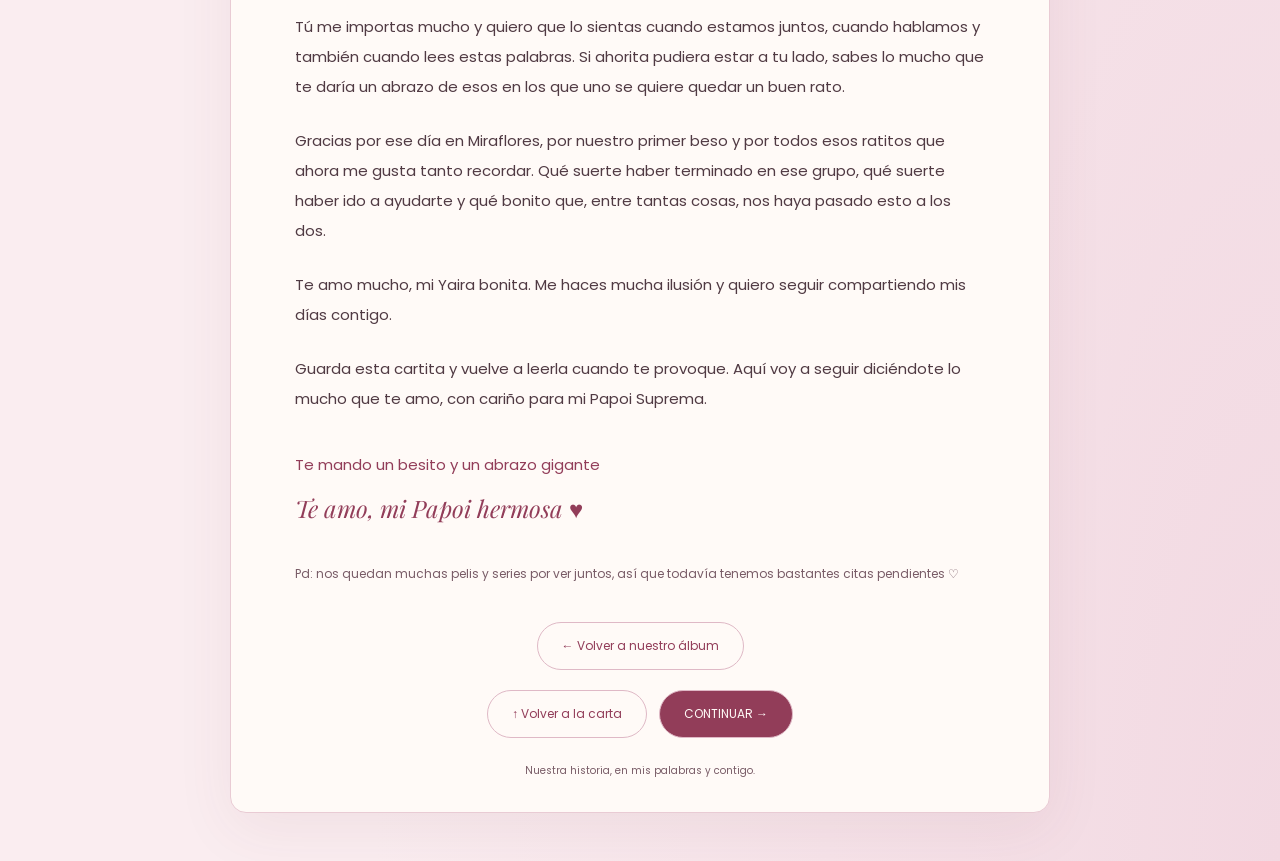
==== commit ca51d728: "Activar enlace Continuar hacia HAYAI3" ====
--- a/index.html
+++ b/index.html
@@ -325,10 +325,10 @@
                 <span aria-hidden="true">↑</span>
                 Volver a la carta
             </a>
-            <button type="button" class="back-button continue-button" disabled>
+            <a href="https://hayai107.github.io/HAYAI3/" class="back-button continue-button">
                 CONTINUAR
                 <span aria-hidden="true">→</span>
-            </button>
+            </a>
         </nav>
 
         <p class="closing-note">
